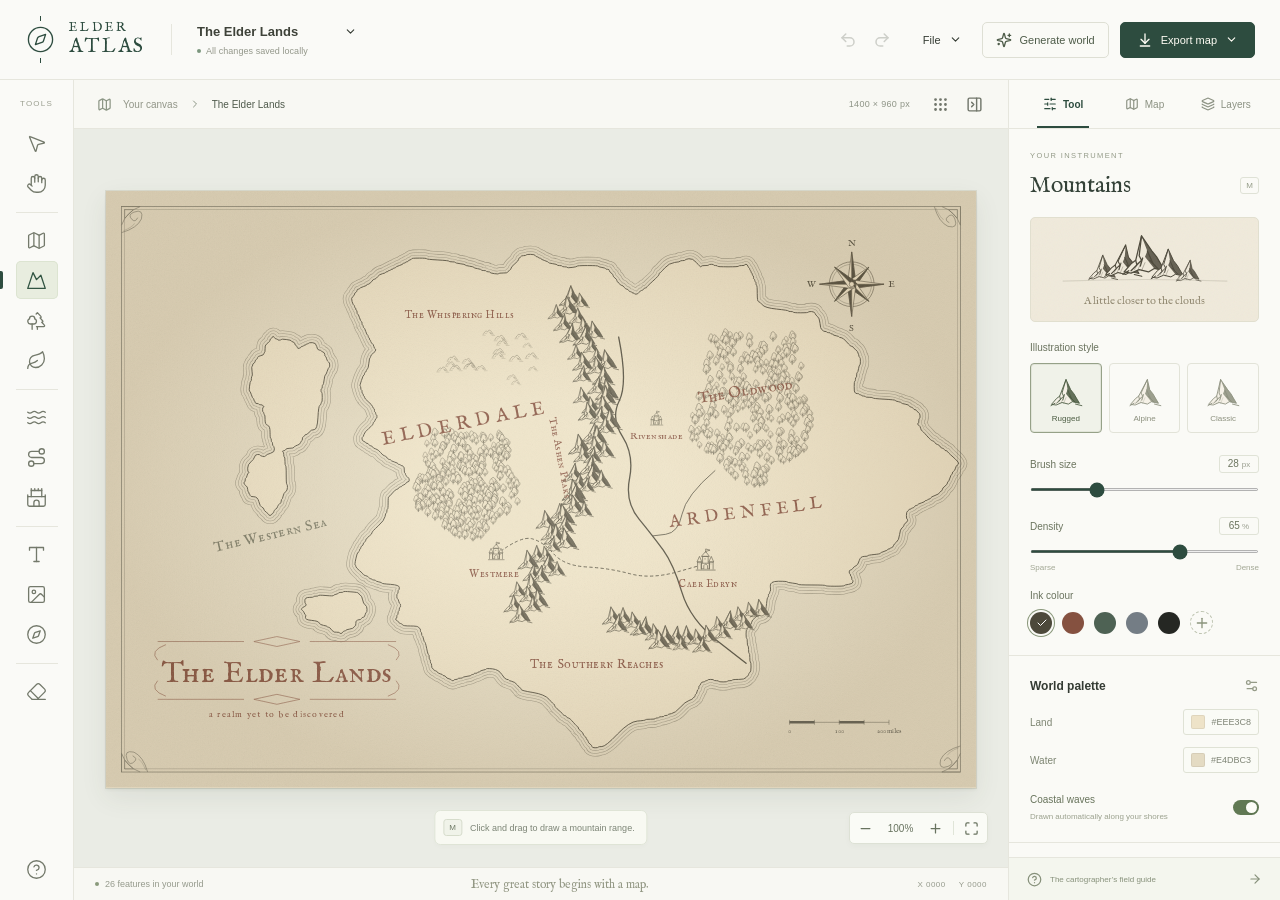
==== map-gen/index.html @ 7e1fb6ca "Publish Elder Atlas map generator at /map-gen/" ====
<!doctype html>
<html lang="en">
  <head>
    <meta charset="UTF-8" />
    <meta name="viewport" content="width=device-width, initial-scale=1.0" />
    <meta name="theme-color" content="#243f37" />
    <meta
      name="description"
      content="An illustrated world, imagined by you. Draw coastlines, raise mountains, and chart your own fantasy map with Elder Atlas."
    />
    <title>Elder Atlas — A world of your own</title>
    <script type="module" crossorigin src="/map-gen/assets/index-DIoJHbGe.js"></script>
    <link rel="stylesheet" crossorigin href="/map-gen/assets/index-B27mE4y1.css">
  </head>
  <body>
    <div id="root"></div>
  </body>
</html>
---- map-gen/assets/index-B27mE4y1.css ----
@font-face{font-family:IM Fell English SC;src:url(/map-gen/fonts/im-fell-english-sc.woff2) format("woff2");font-weight:400;font-style:normal;font-display:swap}@font-face{font-family:IM Fell English;src:url(/map-gen/fonts/im-fell-english.woff2) format("woff2");font-weight:400;font-style:normal;font-display:swap}:root{font-family:Inter,-apple-system,BlinkMacSystemFont,Segoe UI,sans-serif;color:#343b33;background:#f4f3ee;font-synthesis:none;font-weight:400;font-size:12px;--green: #2d4c3f;--muted: #8b8e80;--line: #e6e6dd;--surface: #fafaf6;--serif: "IM Fell English", Georgia, serif;--display: "IM Fell English SC", Georgia, serif}*{box-sizing:border-box}body{margin:0}button,input,select,textarea{font:inherit}button{cursor:pointer}button,a,input,select,textarea{-webkit-tap-highlight-color:transparent}button{color:inherit}button:disabled{opacity:.32;cursor:default}button:focus-visible,a:focus-visible,select:focus-visible{outline:2px solid #779680;outline-offset:3px}input:focus-visible,textarea:focus-visible{outline:1px solid #8aa18b;outline-offset:1px}button{border:0;background:none}a{color:inherit;text-decoration:none}svg{display:block;flex-shrink:0}input[type=range]{accent-color:var(--green);height:3px;width:100%;margin:15px 0 8px;cursor:pointer}input[type=color]{cursor:pointer}input[type=range]::-webkit-slider-thumb{width:12px;height:12px}button{transition:background .14s,color .14s,box-shadow .14s}h1,h2,h3,p{margin:0}h1,h2{font-family:var(--serif);font-weight:400}h2{font-size:23px;color:#344238}h3{font-size:12px;font-weight:550}small{font-size:10px}.app-shell{height:100dvh;min-height:600px;display:flex;flex-direction:column;overflow:hidden}.topbar{height:80px;flex-shrink:0;display:flex;align-items:center;padding:0 25px 0 22px;gap:25px;border-bottom:1px solid var(--line);background:#fafaf7;position:relative;z-index:30}.brand{display:flex;align-items:center;gap:10px;color:var(--green);font-family:var(--display);font-size:13px;letter-spacing:3.1px;line-height:1.16}.brand-atlas{display:block;font-size:20px;letter-spacing:2.6px}.brand-icon{width:37px;height:47px;display:grid;place-items:center;position:relative}.brand-icon:before,.brand-icon:after{content:"";position:absolute;height:5px;width:1px;background:var(--green);left:18px}.brand-icon:before{top:0}.brand-icon:after{bottom:0}.header-rule{height:31px;border-left:1px solid var(--line)}.project-heading{min-width:120px}.project-name{display:flex;align-items:center;gap:7px}.project-name input{background:transparent;border:0;padding:0;font-size:13px;font-weight:550;field-sizing:content;max-width:240px;width:140px;color:#3e4239}.project-name input:focus{border-bottom:1px solid #a0af9e}.save-state{display:flex;align-items:center;gap:5px;color:#94988b;font-size:9px;margin-top:7px;letter-spacing:.05px}.saved-dot,.saving-dot{display:block;width:4px;height:4px;border-radius:50%;background:#7b967e}.saving-dot{background:#b8a064}.header-actions{margin-left:auto;display:flex;align-items:center;gap:11px}.history-actions{display:flex;margin-right:5px;gap:3px}.icon-button{width:31px;height:32px;display:grid;place-items:center;border-radius:5px;color:#71766b}.icon-button:hover:not(:disabled){background:#eceee6;color:var(--green)}.button{height:36px;display:inline-flex;align-items:center;justify-content:center;gap:8px;padding:0 13px;border:1px solid #dedfd4;border-radius:5px;font-size:11px;white-space:nowrap;background:#fafaf6;font-weight:500}.button:hover:not(:disabled){background:#eeefe7;border-color:#bfc6b7}.button.primary{background:var(--green);border-color:var(--green);color:#fffdf5;padding:0 16px}.button.primary:hover:not(:disabled){background:#3b604c}.button.subtle{border-color:transparent;padding:0 8px;background:transparent}.generate-button{color:#4e5c49}.editor-body{display:flex;min-height:0;flex:1}.tool-rail{width:74px;flex-shrink:0;background:#fafaf7;border-right:1px solid var(--line);display:flex;align-items:center;flex-direction:column;padding:19px 0 13px;gap:2px;z-index:21;overflow:visible}.tool-rail-top{font-size:8px;letter-spacing:1.2px;color:#9b9f90;margin:0 0 14px}.tool-button{width:42px;height:38px;border-radius:5px;display:grid;place-items:center;color:#73796b;position:relative}.tool-button:hover{color:var(--green);background:#eeefe8}.tool-button.active{background:#e8eddf;color:#315442;box-shadow:inset 0 0 0 1px #dce4d1}.tool-button.active:before{content:"";position:absolute;left:-16px;top:10px;width:3px;height:18px;background:var(--green);border-radius:0 2px 2px 0}.tool-button[data-tooltip]:after{content:attr(data-tooltip);position:absolute;left:52px;top:7px;background:#344537;color:#f9f7ef;padding:7px 10px;white-space:nowrap;border-radius:4px;font-size:10px;opacity:0;visibility:hidden;pointer-events:none;transition:opacity .15s;z-index:100}.tool-button:hover:after,.tool-button:focus-visible:after{opacity:1;visibility:visible}.tool-group-start{margin-top:8px;padding-top:8px;border-top:1px solid var(--line)}.rail-spacer{flex:1;min-height:10px}.help-tool{height:35px}.workspace{flex:1;min-width:0;display:flex;flex-direction:column;position:relative}.canvas-toolbar{height:49px;flex-shrink:0;display:flex;align-items:center;justify-content:space-between;padding:0 23px;border-bottom:1px solid var(--line);background:#f8f8f3;gap:12px}.canvas-crumb,.canvas-tools{display:flex;align-items:center;gap:11px}.canvas-crumb{font-size:10px;color:#929688;white-space:nowrap;overflow:hidden}.canvas-crumb svg{color:#8d9786}.canvas-crumb-name{color:#505b4c;overflow:hidden;text-overflow:ellipsis}.canvas-tools{gap:9px}.canvas-dimensions{font-size:9px;color:#8e9486;letter-spacing:.3px;margin-right:7px;white-space:nowrap}.canvas-tools .icon-button{width:25px;height:26px}.icon-button.is-on{color:var(--green);background:#e3e8dc}.canvas-stage{flex:1;min-height:0;overflow:hidden;position:relative;display:flex;align-items:center;justify-content:center;background-color:#eaece5;background-image:radial-gradient(#c6cdbd .55px,transparent .55px);background-size:12px 12px;touch-action:none;-webkit-user-select:none;user-select:none;padding-bottom:18px}.cursor-select{cursor:default}.cursor-hand{cursor:grab}.cursor-hand:active{cursor:grabbing}.cursor-land,.cursor-mountain,.cursor-forest,.cursor-hill,.cursor-river,.cursor-road,.cursor-settlement,.cursor-compass{cursor:crosshair}.cursor-label,.cursor-title{cursor:text}.cursor-erase{cursor:cell}.map-sheet{flex-shrink:0;position:relative;transform-origin:center;box-shadow:0 2px 3px #35482b12,0 9px 25px #35482b16,0 0 0 1px #aba78b42;background:#e4dbc3;will-change:transform}.map-svg{height:100%;width:100%;overflow:hidden;display:block}.map-svg text{-webkit-user-select:none;user-select:none}.canvas-hint{position:absolute;bottom:22px;left:50%;transform:translate(-50%);background:#f9faf4ed;color:#7c8475;padding:8px 12px 8px 8px;border:1px solid #dfe4d6;border-radius:6px;display:flex;align-items:center;gap:8px;font-size:9px;white-space:nowrap;box-shadow:0 2px 4px #30492b05;pointer-events:none}.hint-key{font-size:8px;border:1px solid #d6dccb;padding:3px 5px;border-radius:3px;color:#6d7964;background:#f0f3e9}.zoom-control{position:absolute;bottom:23px;right:20px;display:flex;align-items:center;gap:2px;background:#fafbf6;border:1px solid #dde1d5;border-radius:5px;height:32px;padding:2px;box-shadow:0 2px 6px #24392008;cursor:default}.zoom-control button{width:27px;height:26px;border-radius:3px;display:grid;place-items:center;color:#68735f}.zoom-control button:hover{background:#ecf0e5}.zoom-control .zoom-number{width:39px;font-size:10px}.zoom-control>span{height:14px;border-left:1px solid #e0e5d8;margin:0 2px}.statusbar{height:33px;flex-shrink:0;background:#f8f8f3;border-top:1px solid var(--line);padding:0 21px;display:flex;align-items:center;justify-content:space-between;gap:12px;color:#969b8d;font-size:9px}.statusbar>span{display:flex;align-items:center;gap:6px;white-space:nowrap}.status-dot{width:4px;height:4px;background:#8a9a7b;border-radius:50%}.status-tip{font-family:var(--serif);font-size:12px;font-style:italic;color:#929783}.coordinates{font-size:8px;font-variant-numeric:tabular-nums;letter-spacing:.5px}.coordinates span{margin-left:7px}.inspector{width:272px;flex-shrink:0;border-left:1px solid var(--line);background:#fafaf6;display:flex;flex-direction:column;min-height:0}.inspector-tabs{height:49px;flex-shrink:0;display:flex;align-items:stretch;padding:0 15px;gap:3px;border-bottom:1px solid var(--line)}.inspector-tabs button{display:flex;align-items:center;justify-content:center;gap:6px;flex:1;font-size:10px;color:#8c9283;position:relative}.inspector-tabs button.active{color:var(--green);font-weight:550}.inspector-tabs button.active:after{content:"";position:absolute;height:2px;bottom:0;left:13px;right:13px;background:var(--green)}.inspector-tabs button:hover{color:var(--green)}.inspector-scroll{overflow-y:auto;flex:1;scrollbar-width:thin;scrollbar-color:#d6dacd transparent}.inspector-section{padding:22px 21px 20px;border-bottom:1px solid var(--line)}.eyebrow{font-size:7.5px;letter-spacing:1.4px;font-weight:500;color:#949b88;margin-bottom:11px}.inspector-title{display:flex;justify-content:space-between;align-items:center;margin-bottom:17px}.key-badge{border:1px solid #dfe2d6;color:#959d88;font-size:8px;border-radius:3px;padding:3px 5px}.brush-preview{height:105px;border:1px solid #e1dfcf;border-radius:5px;background:#f0eadb;display:flex;flex-direction:column;align-items:center;justify-content:center;margin-bottom:20px;overflow:hidden;position:relative}.brush-preview:before{content:"";position:absolute;top:0;right:0;bottom:0;left:0;background-image:url("data:image/svg+xml,%3Csvg viewBox='0 0 160 160' xmlns='http://www.w3.org/2000/svg'%3E%3Cfilter id='n'%3E%3CfeTurbulence type='fractalNoise' baseFrequency='.8' numOctaves='3' stitchTiles='stitch'/%3E%3C/filter%3E%3Crect width='100%25' height='100%25' opacity='.1' filter='url(%23n)'/%3E%3C/svg%3E");opacity:.5;pointer-events:none}.brush-preview>svg{width:190px;height:72px;margin-top:-7px}.brush-preview>span{font-family:var(--serif);font-style:italic;font-size:11px;color:#928971;margin-top:-2px}.field-heading{font-size:10px;font-weight:500;margin-bottom:10px;color:#6a735e}.style-options{display:flex;gap:7px;margin-bottom:22px}.style-options button{border:1px solid #e2e3d8;border-radius:4px;flex:1;height:70px;display:flex;align-items:center;justify-content:center;flex-direction:column;gap:2px;color:#8c907e;min-width:0}.style-options button>svg{width:38px;height:38px}.style-options button>span{font-size:8px}.style-options button.active{border-color:#96a188;background:#f0f2e9;color:#4a5b41;box-shadow:inset 0 0 0 1px #b3bba640}.style-options button:hover{border-color:#a5af97}.range-field{display:block;margin-bottom:18px}.range-field>span{display:flex;align-items:center;justify-content:space-between;font-size:10px;color:#6b745e}.range-field output{font-variant-numeric:tabular-nums;font-size:10px;min-width:40px;text-align:center;border:1px solid #e0e3d7;border-radius:3px;padding:3px 5px;line-height:1}.range-field output small{font-size:8px;color:#9a9f90}.range-ends{display:flex;align-items:center;justify-content:space-between;color:#a1a693;font-size:8px;margin-top:2px}.ink-options{display:flex;gap:10px;align-items:center;margin:10px 0 1px}.ink-options>button{width:22px;height:22px;border-radius:50%;display:grid;place-items:center;color:#fff}.ink-options>button.active{box-shadow:0 0 0 2px #fafaf6,0 0 0 3px #89977a}.custom-ink{width:23px;height:23px;border:1px dashed #bfc5b2;border-radius:50%;position:relative;display:grid;place-items:center;color:#8b947c;overflow:hidden}.custom-ink input{position:absolute;top:0;right:0;bottom:0;left:0;opacity:0;width:100%;height:100%;padding:0;cursor:pointer}.section-heading{display:flex;align-items:center;justify-content:space-between;margin-bottom:16px}.section-heading button{color:#959b88;padding:0}.section-heading button:hover{color:var(--green)}.inspector-section>h3{margin-bottom:18px}.color-control{display:flex;align-items:center;justify-content:space-between;margin:12px 0;color:#7d8572;font-size:10px}.color-value{position:relative;display:flex;align-items:center;gap:6px;border:1px solid #dfe2d5;background:#fafbf6;padding:5px 7px;border-radius:3px;font-size:9px;color:#7f8576}.color-value i{width:14px;height:14px;border-radius:2px;border:1px solid #00000010}.color-value input{position:absolute;top:0;right:0;bottom:0;left:0;width:100%;height:100%;opacity:0;cursor:pointer;padding:0}.switch-row{display:flex;align-items:center;justify-content:space-between;gap:10px;margin-top:19px}.switch-row>div>span{font-size:10px;color:#68745c}.switch-row small{display:block;color:#9ba18e;font-size:8px;margin-top:5px;line-height:1.4}.switch{width:26px;height:15px;flex-shrink:0;background:#d2d6c9;border-radius:9px;padding:2px;display:flex;align-items:center;transition:background .2s}.switch i{width:11px;height:11px;border-radius:50%;background:#fcfdf7;box-shadow:0 1px 3px #0001;transition:transform .2s}.switch.on{background:#617954}.switch.on i{transform:translate(11px)}.mini-layer{display:flex;align-items:center;width:100%;font-size:9px;color:#919984;padding:8px 0;gap:8px}.mini-layer>span{flex:1;text-align:left;color:#738066}.mini-layer:hover>span{color:var(--green)}.mini-layer:last-child{padding-bottom:0}.inspector-note{padding:25px 20px 24px;text-align:center;color:#95a184;display:flex;align-items:center;flex-direction:column;gap:9px}.inspector-note p{font-family:var(--serif);font-size:15px;line-height:1.35;color:#9a9f8b}.inspector-note>span{font-size:6px;letter-spacing:1.7px;color:#abb09f}.field-guide{height:43px;flex-shrink:0;border-top:1px solid var(--line);display:flex;align-items:center;gap:8px;padding:0 18px;font-size:8px;color:#87917b;background:#f4f6ee}.field-guide span{flex:1;text-align:left}.field-guide:hover{background:#ecefe3}.field-label{display:flex;flex-direction:column;gap:8px;color:#75806a;font-size:10px;margin:18px 0}.field-label input,.field-label textarea,.field-label select{border:1px solid #d9dfcf;padding:10px;border-radius:4px;background:#fffef9;color:#43533c;resize:vertical;width:100%;font-size:12px}.field-label select{font-family:var(--serif);font-size:15px}.section-description{font-size:10px;line-height:1.7;color:#909882;margin:10px 0 20px}.palette-presets{display:flex;flex-direction:column;gap:8px}.palette-presets>button{border:1px solid #e2e4d8;border-radius:5px;display:flex;align-items:center;gap:10px;font-size:10px;height:49px;padding:6px;color:#828c75}.palette-presets>button>svg{margin-left:auto;margin-right:5px}.palette-presets>button.active{border-color:#9baa8d;background:#f2f4ea;color:#4c6042}.preset-colors{width:55px;height:34px;position:relative;overflow:hidden;border-radius:3px;display:block}.preset-colors>i{position:absolute;left:15px;top:3px;width:40px;height:40px;transform:rotate(-25deg);border:1px solid;border-radius:45% 25% 15% 45%}.preset-colors>span{position:absolute;right:6px;top:7px;font-family:var(--serif);font-size:17px}.layer-list{padding:10px}.layer-list details{border-bottom:1px solid #e5e8dc;padding:6px 0}.layer-list summary{display:flex;align-items:center;gap:7px;padding:8px 6px;cursor:pointer;font-size:10px;list-style:none}.layer-list summary::-webkit-details-marker{display:none}.layer-list details[open]>summary>svg{transform:rotate(90deg)}.layer-list summary>span{flex:1}.layer-list summary>small{color:#9ba18e}.layer-list summary button{padding:2px;color:#8a967d}.muted-layer summary{opacity:.5}.feature-row{width:100%;display:flex;align-items:center;justify-content:space-between;padding:8px 9px 8px 25px;font-size:9px;border-radius:3px;color:#8d977e;text-align:left}.feature-row>span{max-width:180px;white-space:nowrap;overflow:hidden;text-overflow:ellipsis}.feature-row:hover,.feature-row.active{background:#eaf0df;color:var(--green)}.empty-layer{font-family:var(--serif);color:#a0a78f;padding:10px 25px;font-style:italic}.empty-tool{text-align:center;padding:15px 5px 12px;color:#9aa28d}.empty-tool>svg{margin:0 auto 15px}.empty-tool p,.land-explainer p{font-size:11px;line-height:1.8;color:#8d967f}.land-explainer svg{width:100%;height:95px}.land-explainer p{text-align:center}.selection-actions{display:flex;gap:6px;margin-top:20px}.selection-actions .button{font-size:9px;padding:0 10px;flex:1}.danger{color:#9b5d4f}.menu-anchor{position:relative;z-index:42}.dropdown{position:absolute;top:46px;right:0;min-width:210px;padding:6px;border:1px solid #dce1d2;border-radius:7px;box-shadow:0 8px 28px #30452824;background:#fbfcf6;z-index:45}.dropdown button{display:flex;align-items:center;gap:10px;width:100%;text-align:left;padding:11px 10px;border-radius:4px;font-size:11px;color:#5b6c4e}.dropdown button:hover{background:#edf2e4}.dropdown button>span{flex:1}.dropdown button>span:last-child:not(:first-child){font-size:11px}.file-dropdown button>span{font-size:9px!important;text-align:right;color:#9aa68c}.dropdown small{display:block;margin-top:5px;color:#9ba48f;font-size:9px}.dropdown-caption{font-size:7px;letter-spacing:1.1px;padding:12px 10px 9px;color:#8a9b7c}.export-dropdown{width:241px}.menu-dismiss{position:fixed;top:0;right:0;bottom:0;left:0;z-index:25;background:transparent}.toast{position:fixed;bottom:50px;left:50%;transform:translate(-50%);z-index:70;display:flex;align-items:center;gap:10px;max-width:90vw;padding:12px 15px;border:1px solid #d3ddc6;border-radius:7px;background:#fcfdf6;color:#4f6540;font-size:11px;box-shadow:0 5px 20px #1f3b2520;animation:toast-in .2s ease-out}.toast button{padding:0;margin-left:8px;color:#9ba78e}.modal-backdrop{position:fixed;top:0;right:0;bottom:0;left:0;z-index:60;background:#26392e60;-webkit-backdrop-filter:blur(4px);backdrop-filter:blur(4px);display:flex;align-items:center;justify-content:center;padding:25px;animation:toast-in .15s ease-out}.modal{width:560px;max-height:calc(100dvh - 50px);overflow:auto;background:#fafaf2;border:1px solid #e8ebdd;box-shadow:0 25px 80px #172f3133;border-radius:10px;padding:36px 38px 23px;position:relative}.modal-close{position:absolute;right:13px;top:13px}.modal-emblem{display:flex;justify-content:center;margin-bottom:24px;color:#748767}.modal>.eyebrow{text-align:center;font-size:8px;color:#96a087}.modal h1{font-size:31px;line-height:1.2;text-align:center;color:#38513b;margin-bottom:12px}.modal>p{text-align:center;font-size:11px;color:#8e9980;line-height:1.8;margin-bottom:25px}.modal .field-label{font-size:10px;margin-top:23px}.modal .field-label>input{font-family:var(--serif);font-size:19px;padding:12px 14px}.world-styles{display:flex;gap:9px;margin:12px 0 25px}.world-styles button{flex:1;border:1px solid #dfe4d4;border-radius:5px;padding:8px 8px 14px;display:flex;align-items:center;flex-direction:column;color:#89977a}.world-styles button.active{border-color:#92a57d;background:#edf1e2;color:#45603d}.world-styles svg{width:100%;height:65px;fill:#d8dfc5;stroke:#83946d;stroke-width:1.1}.world-styles strong{font-size:11px;font-weight:500;margin-top:5px}.world-styles small{font-size:8px;color:#99a18c;margin-top:7px;line-height:1.5}.button.create-world{width:100%;height:43px;font-size:12px;justify-content:center}.create-world svg:last-child{margin-left:auto}.create-world svg:first-child{margin-right:auto}.blank-world{display:flex;align-items:center;justify-content:center;gap:6px;width:100%;font-size:10px;color:#929d83;padding:19px 0 0}.blank-world:hover{color:var(--green)}.help-modal{width:600px;padding-top:37px}.help-modal h1{font-size:30px}.guide-steps{display:flex;flex-direction:column;gap:20px;margin:24px 0 27px}.guide-steps>div{display:flex;gap:16px}.guide-steps>div>span{font-family:var(--serif);font-size:23px;color:#9daa88}.guide-steps h3{font-size:12px;color:#526645;margin-bottom:6px}.guide-steps p{font-size:11px;line-height:1.75;color:#8a957b}.shortcut-grid{display:grid;grid-template-columns:1fr 1fr;gap:10px 28px;margin:18px 0 24px}.shortcut-grid>div{display:flex;align-items:center;justify-content:space-between;gap:5px;color:#849174;font-size:10px}.shortcut-grid kbd{font:8px Inter,sans-serif;border:1px solid #d7dfc9;border-radius:3px;padding:3px 5px;white-space:nowrap}.modal>.guide-storage{font-size:10px;margin-bottom:0;padding:15px 12px;border-radius:4px;background:#eef2e4}.field-label textarea{font-family:var(--serif);font-size:18px;line-height:1.4}.inspector-section .range-field:last-child{margin-bottom:0}@keyframes toast-in{0%{opacity:0}to{opacity:1}}@media(min-width:1700px){.inspector{width:300px}.topbar{height:85px}.inspector-section{padding:24px}.tool-rail{width:80px}.tool-button{height:42px}.canvas-hint{bottom:28px}.zoom-control{bottom:29px}}@media(max-height:850px){.tool-rail{padding-top:12px}.tool-rail-top{margin-bottom:8px}.tool-button{height:32px}.tool-group-start{margin-top:5px;padding-top:5px}.topbar{height:70px}.inspector-section{padding:18px 19px}.inspector-note{padding:20px}.style-options{margin-bottom:18px}.brush-preview{height:94px}.canvas-hint{left:22px;transform:none;max-width:calc(100% - 200px);white-space:normal;font-size:8px}.status-tip{display:none}}@media(max-width:1200px){.inspector{width:245px}.topbar{gap:18px;padding-right:18px}.header-actions{gap:7px}.generate-button{padding:0 9px}.tool-rail{width:62px}.tool-button.active:before{left:-10px}.canvas-toolbar{padding:0 16px}.canvas-hint{left:16px;transform:none;max-width:calc(100% - 185px);white-space:normal;font-size:8px}.zoom-control{right:15px}.project-name input{max-width:180px}.status-tip{display:none}.brush-preview>svg{width:170px}.inspector-section{padding:18px 16px}.field-guide{padding:0 12px;font-size:7.5px}}@media(max-width:950px){.header-actions{gap:5px}.generate-button span{display:none}.generate-button{width:35px;padding:0}.header-rule{display:none}.topbar{gap:22px;padding:0 16px}.project-name input{max-width:155px;width:125px}.topbar .button.primary{padding:0 11px}.canvas-crumb-name,.canvas-crumb>svg:last-of-type{display:none}.canvas-dimensions{font-size:8px}.tool-rail{width:56px}.tool-button{width:38px}.tool-button.active:before{left:-9px}.inspector{width:230px}.inspector-section{padding:17px 14px}.ink-options{gap:9px}.statusbar{padding:0 12px;font-size:8px}.coordinates,.field-guide{font-size:7px}.canvas-stage{padding-bottom:30px}}@media(max-width:720px){.app-shell{min-height:540px}.topbar{height:65px;padding:0 12px;gap:16px}.brand{font-size:10px;letter-spacing:2px;gap:5px}.brand-atlas{font-size:16px;letter-spacing:2px}.brand-icon{width:28px}.brand-icon>svg{width:25px}.brand-icon:before,.brand-icon:after{left:14px}.project-heading{display:none}.header-actions{gap:4px}.history-actions{margin:0}.history-actions .icon-button{width:27px}.topbar .button{font-size:10px;height:33px;gap:5px}.inspector{position:absolute;right:0;top:114px;bottom:33px;width:235px;z-index:22;box-shadow:-8px 0 20px #263c3010}.canvas-dimensions{display:none}.canvas-hint{font-size:7px;max-width:calc(100% - 165px);left:10px;padding:5px;bottom:15px;gap:5px}.zoom-control{right:10px;bottom:15px}.zoom-control button{width:22px}.zoom-control .zoom-number{width:33px}.tool-rail{padding-top:8px;width:49px;overflow-y:auto;scrollbar-width:none}.tool-rail-top{font-size:6px;letter-spacing:.8px}.tool-button{height:31px;width:35px}.tool-button>svg{width:19px}.tool-button.active:before{left:-7px}.tool-button:after{display:none}.tool-group-start{padding-top:4px;margin-top:4px}.canvas-toolbar{padding:0 10px}.modal{padding:30px 23px 20px}.modal h1{font-size:27px}.world-styles{gap:6px}.world-styles button{padding:5px 5px 12px}.world-styles small{font-size:7px}.shortcut-grid{gap:10px 18px}.canvas-stage{padding-bottom:45px}.statusbar{font-size:7px;padding:0 10px}.coordinates{font-size:6px}}@media(prefers-reduced-motion:reduce){*{animation:none!important;transition:none!important}}
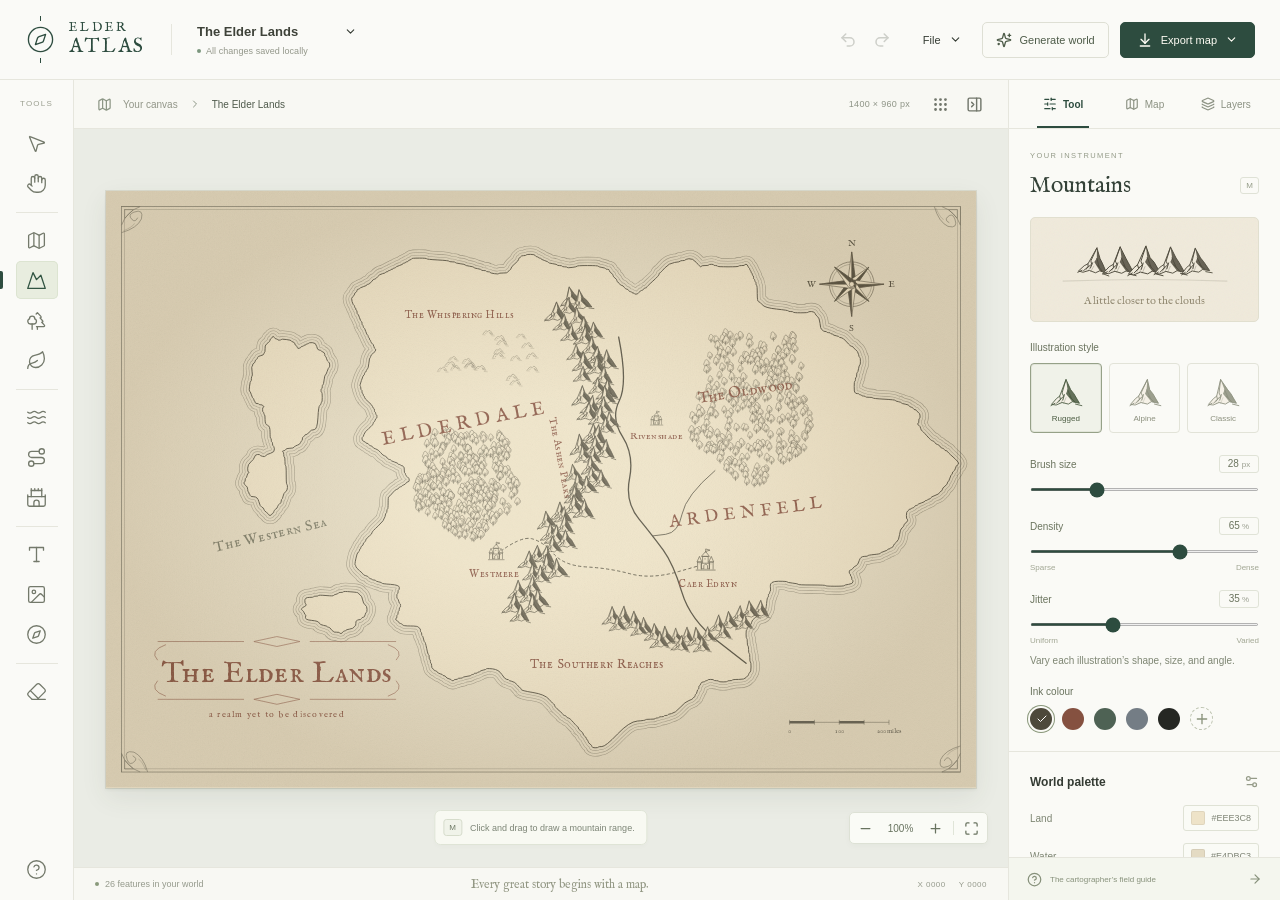
==== commit 96f0ee7b: "Add adjustable terrain jitter to Elder Atlas" ====
--- a/map-gen/index.html
+++ b/map-gen/index.html
@@ -9,8 +9,8 @@
       content="An illustrated world, imagined by you. Draw coastlines, raise mountains, and chart your own fantasy map with Elder Atlas."
     />
     <title>Elder Atlas — A world of your own</title>
-    <script type="module" crossorigin src="/map-gen/assets/index-DIoJHbGe.js"></script>
-    <link rel="stylesheet" crossorigin href="/map-gen/assets/index-B27mE4y1.css">
+    <script type="module" crossorigin src="/map-gen/assets/index-MU0ZiNxI.js"></script>
+    <link rel="stylesheet" crossorigin href="/map-gen/assets/index-Dn-l6yk2.css">
   </head>
   <body>
     <div id="root"></div>
--- a/map-gen/assets/index-Dn-l6yk2.css
+++ b/map-gen/assets/index-Dn-l6yk2.css
@@ -0,0 +1 @@
+@font-face{font-family:IM Fell English SC;src:url(/map-gen/fonts/im-fell-english-sc.woff2) format("woff2");font-weight:400;font-style:normal;font-display:swap}@font-face{font-family:IM Fell English;src:url(/map-gen/fonts/im-fell-english.woff2) format("woff2");font-weight:400;font-style:normal;font-display:swap}:root{font-family:Inter,-apple-system,BlinkMacSystemFont,Segoe UI,sans-serif;color:#343b33;background:#f4f3ee;font-synthesis:none;font-weight:400;font-size:12px;--green: #2d4c3f;--muted: #8b8e80;--line: #e6e6dd;--surface: #fafaf6;--serif: "IM Fell English", Georgia, serif;--display: "IM Fell English SC", Georgia, serif}*{box-sizing:border-box}body{margin:0}button,input,select,textarea{font:inherit}button{cursor:pointer}button,a,input,select,textarea{-webkit-tap-highlight-color:transparent}button{color:inherit}button:disabled{opacity:.32;cursor:default}button:focus-visible,a:focus-visible,select:focus-visible{outline:2px solid #779680;outline-offset:3px}input:focus-visible,textarea:focus-visible{outline:1px solid #8aa18b;outline-offset:1px}button{border:0;background:none}a{color:inherit;text-decoration:none}svg{display:block;flex-shrink:0}input[type=range]{accent-color:var(--green);height:3px;width:100%;margin:15px 0 8px;cursor:pointer}input[type=color]{cursor:pointer}input[type=range]::-webkit-slider-thumb{width:12px;height:12px}button{transition:background .14s,color .14s,box-shadow .14s}h1,h2,h3,p{margin:0}h1,h2{font-family:var(--serif);font-weight:400}h2{font-size:23px;color:#344238}h3{font-size:12px;font-weight:550}small{font-size:10px}.app-shell{height:100dvh;min-height:600px;display:flex;flex-direction:column;overflow:hidden}.topbar{height:80px;flex-shrink:0;display:flex;align-items:center;padding:0 25px 0 22px;gap:25px;border-bottom:1px solid var(--line);background:#fafaf7;position:relative;z-index:30}.brand{display:flex;align-items:center;gap:10px;color:var(--green);font-family:var(--display);font-size:13px;letter-spacing:3.1px;line-height:1.16}.brand-atlas{display:block;font-size:20px;letter-spacing:2.6px}.brand-icon{width:37px;height:47px;display:grid;place-items:center;position:relative}.brand-icon:before,.brand-icon:after{content:"";position:absolute;height:5px;width:1px;background:var(--green);left:18px}.brand-icon:before{top:0}.brand-icon:after{bottom:0}.header-rule{height:31px;border-left:1px solid var(--line)}.project-heading{min-width:120px}.project-name{display:flex;align-items:center;gap:7px}.project-name input{background:transparent;border:0;padding:0;font-size:13px;font-weight:550;field-sizing:content;max-width:240px;width:140px;color:#3e4239}.project-name input:focus{border-bottom:1px solid #a0af9e}.save-state{display:flex;align-items:center;gap:5px;color:#94988b;font-size:9px;margin-top:7px;letter-spacing:.05px}.saved-dot,.saving-dot{display:block;width:4px;height:4px;border-radius:50%;background:#7b967e}.saving-dot{background:#b8a064}.header-actions{margin-left:auto;display:flex;align-items:center;gap:11px}.history-actions{display:flex;margin-right:5px;gap:3px}.icon-button{width:31px;height:32px;display:grid;place-items:center;border-radius:5px;color:#71766b}.icon-button:hover:not(:disabled){background:#eceee6;color:var(--green)}.button{height:36px;display:inline-flex;align-items:center;justify-content:center;gap:8px;padding:0 13px;border:1px solid #dedfd4;border-radius:5px;font-size:11px;white-space:nowrap;background:#fafaf6;font-weight:500}.button:hover:not(:disabled){background:#eeefe7;border-color:#bfc6b7}.button.primary{background:var(--green);border-color:var(--green);color:#fffdf5;padding:0 16px}.button.primary:hover:not(:disabled){background:#3b604c}.button.subtle{border-color:transparent;padding:0 8px;background:transparent}.generate-button{color:#4e5c49}.editor-body{display:flex;min-height:0;flex:1}.tool-rail{width:74px;flex-shrink:0;background:#fafaf7;border-right:1px solid var(--line);display:flex;align-items:center;flex-direction:column;padding:19px 0 13px;gap:2px;z-index:21;overflow:visible}.tool-rail-top{font-size:8px;letter-spacing:1.2px;color:#9b9f90;margin:0 0 14px}.tool-button{width:42px;height:38px;border-radius:5px;display:grid;place-items:center;color:#73796b;position:relative}.tool-button:hover{color:var(--green);background:#eeefe8}.tool-button.active{background:#e8eddf;color:#315442;box-shadow:inset 0 0 0 1px #dce4d1}.tool-button.active:before{content:"";position:absolute;left:-16px;top:10px;width:3px;height:18px;background:var(--green);border-radius:0 2px 2px 0}.tool-button[data-tooltip]:after{content:attr(data-tooltip);position:absolute;left:52px;top:7px;background:#344537;color:#f9f7ef;padding:7px 10px;white-space:nowrap;border-radius:4px;font-size:10px;opacity:0;visibility:hidden;pointer-events:none;transition:opacity .15s;z-index:100}.tool-button:hover:after,.tool-button:focus-visible:after{opacity:1;visibility:visible}.tool-group-start{margin-top:8px;padding-top:8px;border-top:1px solid var(--line)}.rail-spacer{flex:1;min-height:10px}.help-tool{height:35px}.workspace{flex:1;min-width:0;display:flex;flex-direction:column;position:relative}.canvas-toolbar{height:49px;flex-shrink:0;display:flex;align-items:center;justify-content:space-between;padding:0 23px;border-bottom:1px solid var(--line);background:#f8f8f3;gap:12px}.canvas-crumb,.canvas-tools{display:flex;align-items:center;gap:11px}.canvas-crumb{font-size:10px;color:#929688;white-space:nowrap;overflow:hidden}.canvas-crumb svg{color:#8d9786}.canvas-crumb-name{color:#505b4c;overflow:hidden;text-overflow:ellipsis}.canvas-tools{gap:9px}.canvas-dimensions{font-size:9px;color:#8e9486;letter-spacing:.3px;margin-right:7px;white-space:nowrap}.canvas-tools .icon-button{width:25px;height:26px}.icon-button.is-on{color:var(--green);background:#e3e8dc}.canvas-stage{flex:1;min-height:0;overflow:hidden;position:relative;display:flex;align-items:center;justify-content:center;background-color:#eaece5;background-image:radial-gradient(#c6cdbd .55px,transparent .55px);background-size:12px 12px;touch-action:none;-webkit-user-select:none;user-select:none;padding-bottom:18px}.cursor-select{cursor:default}.cursor-hand{cursor:grab}.cursor-hand:active{cursor:grabbing}.cursor-land,.cursor-mountain,.cursor-forest,.cursor-hill,.cursor-river,.cursor-road,.cursor-settlement,.cursor-compass{cursor:crosshair}.cursor-label,.cursor-title{cursor:text}.cursor-erase{cursor:cell}.map-sheet{flex-shrink:0;position:relative;transform-origin:center;box-shadow:0 2px 3px #35482b12,0 9px 25px #35482b16,0 0 0 1px #aba78b42;background:#e4dbc3;will-change:transform}.map-svg{height:100%;width:100%;overflow:hidden;display:block}.map-svg text{-webkit-user-select:none;user-select:none}.canvas-hint{position:absolute;bottom:22px;left:50%;transform:translate(-50%);background:#f9faf4ed;color:#7c8475;padding:8px 12px 8px 8px;border:1px solid #dfe4d6;border-radius:6px;display:flex;align-items:center;gap:8px;font-size:9px;white-space:nowrap;box-shadow:0 2px 4px #30492b05;pointer-events:none}.hint-key{font-size:8px;border:1px solid #d6dccb;padding:3px 5px;border-radius:3px;color:#6d7964;background:#f0f3e9}.zoom-control{position:absolute;bottom:23px;right:20px;display:flex;align-items:center;gap:2px;background:#fafbf6;border:1px solid #dde1d5;border-radius:5px;height:32px;padding:2px;box-shadow:0 2px 6px #24392008;cursor:default}.zoom-control button{width:27px;height:26px;border-radius:3px;display:grid;place-items:center;color:#68735f}.zoom-control button:hover{background:#ecf0e5}.zoom-control .zoom-number{width:39px;font-size:10px}.zoom-control>span{height:14px;border-left:1px solid #e0e5d8;margin:0 2px}.statusbar{height:33px;flex-shrink:0;background:#f8f8f3;border-top:1px solid var(--line);padding:0 21px;display:flex;align-items:center;justify-content:space-between;gap:12px;color:#969b8d;font-size:9px}.statusbar>span{display:flex;align-items:center;gap:6px;white-space:nowrap}.status-dot{width:4px;height:4px;background:#8a9a7b;border-radius:50%}.status-tip{font-family:var(--serif);font-size:12px;font-style:italic;color:#929783}.coordinates{font-size:8px;font-variant-numeric:tabular-nums;letter-spacing:.5px}.coordinates span{margin-left:7px}.inspector{width:272px;flex-shrink:0;border-left:1px solid var(--line);background:#fafaf6;display:flex;flex-direction:column;min-height:0}.inspector-tabs{height:49px;flex-shrink:0;display:flex;align-items:stretch;padding:0 15px;gap:3px;border-bottom:1px solid var(--line)}.inspector-tabs button{display:flex;align-items:center;justify-content:center;gap:6px;flex:1;font-size:10px;color:#8c9283;position:relative}.inspector-tabs button.active{color:var(--green);font-weight:550}.inspector-tabs button.active:after{content:"";position:absolute;height:2px;bottom:0;left:13px;right:13px;background:var(--green)}.inspector-tabs button:hover{color:var(--green)}.inspector-scroll{overflow-y:auto;flex:1;scrollbar-width:thin;scrollbar-color:#d6dacd transparent}.inspector-section{padding:22px 21px 20px;border-bottom:1px solid var(--line)}.eyebrow{font-size:7.5px;letter-spacing:1.4px;font-weight:500;color:#949b88;margin-bottom:11px}.inspector-title{display:flex;justify-content:space-between;align-items:center;margin-bottom:17px}.key-badge{border:1px solid #dfe2d6;color:#959d88;font-size:8px;border-radius:3px;padding:3px 5px}.brush-preview{height:105px;border:1px solid #e1dfcf;border-radius:5px;background:#f0eadb;display:flex;flex-direction:column;align-items:center;justify-content:center;margin-bottom:20px;overflow:hidden;position:relative}.brush-preview:before{content:"";position:absolute;top:0;right:0;bottom:0;left:0;background-image:url("data:image/svg+xml,%3Csvg viewBox='0 0 160 160' xmlns='http://www.w3.org/2000/svg'%3E%3Cfilter id='n'%3E%3CfeTurbulence type='fractalNoise' baseFrequency='.8' numOctaves='3' stitchTiles='stitch'/%3E%3C/filter%3E%3Crect width='100%25' height='100%25' opacity='.1' filter='url(%23n)'/%3E%3C/svg%3E");opacity:.5;pointer-events:none}.brush-preview>svg{width:190px;height:72px;margin-top:-7px}.brush-preview>span{font-family:var(--serif);font-style:italic;font-size:11px;color:#928971;margin-top:-2px}.field-heading{font-size:10px;font-weight:500;margin-bottom:10px;color:#6a735e}.style-options{display:flex;gap:7px;margin-bottom:22px}.style-options button{border:1px solid #e2e3d8;border-radius:4px;flex:1;height:70px;display:flex;align-items:center;justify-content:center;flex-direction:column;gap:2px;color:#8c907e;min-width:0}.style-options button>svg{width:38px;height:38px}.style-options button>span{font-size:8px}.style-options button.active{border-color:#96a188;background:#f0f2e9;color:#4a5b41;box-shadow:inset 0 0 0 1px #b3bba640}.style-options button:hover{border-color:#a5af97}.range-field{display:block;margin-bottom:18px}.range-field>span{display:flex;align-items:center;justify-content:space-between;font-size:10px;color:#6b745e}.range-field output{font-variant-numeric:tabular-nums;font-size:10px;min-width:40px;text-align:center;border:1px solid #e0e3d7;border-radius:3px;padding:3px 5px;line-height:1}.range-field output small{font-size:8px;color:#9a9f90}.range-ends{display:flex;align-items:center;justify-content:space-between;color:#a1a693;font-size:8px;margin-top:2px}.range-help{color:#7e8673;font-size:10px;line-height:1.5;margin:8px 0 0}.ink-options{display:flex;gap:10px;align-items:center;margin:10px 0 1px}.ink-options>button{width:22px;height:22px;border-radius:50%;display:grid;place-items:center;color:#fff}.ink-options>button.active{box-shadow:0 0 0 2px #fafaf6,0 0 0 3px #89977a}.custom-ink{width:23px;height:23px;border:1px dashed #bfc5b2;border-radius:50%;position:relative;display:grid;place-items:center;color:#8b947c;overflow:hidden}.custom-ink input{position:absolute;top:0;right:0;bottom:0;left:0;opacity:0;width:100%;height:100%;padding:0;cursor:pointer}.section-heading{display:flex;align-items:center;justify-content:space-between;margin-bottom:16px}.section-heading button{color:#959b88;padding:0}.section-heading button:hover{color:var(--green)}.inspector-section>h3{margin-bottom:18px}.color-control{display:flex;align-items:center;justify-content:space-between;margin:12px 0;color:#7d8572;font-size:10px}.color-value{position:relative;display:flex;align-items:center;gap:6px;border:1px solid #dfe2d5;background:#fafbf6;padding:5px 7px;border-radius:3px;font-size:9px;color:#7f8576}.color-value i{width:14px;height:14px;border-radius:2px;border:1px solid #00000010}.color-value input{position:absolute;top:0;right:0;bottom:0;left:0;width:100%;height:100%;opacity:0;cursor:pointer;padding:0}.switch-row{display:flex;align-items:center;justify-content:space-between;gap:10px;margin-top:19px}.switch-row>div>span{font-size:10px;color:#68745c}.switch-row small{display:block;color:#9ba18e;font-size:8px;margin-top:5px;line-height:1.4}.switch{width:26px;height:15px;flex-shrink:0;background:#d2d6c9;border-radius:9px;padding:2px;display:flex;align-items:center;transition:background .2s}.switch i{width:11px;height:11px;border-radius:50%;background:#fcfdf7;box-shadow:0 1px 3px #0001;transition:transform .2s}.switch.on{background:#617954}.switch.on i{transform:translate(11px)}.mini-layer{display:flex;align-items:center;width:100%;font-size:9px;color:#919984;padding:8px 0;gap:8px}.mini-layer>span{flex:1;text-align:left;color:#738066}.mini-layer:hover>span{color:var(--green)}.mini-layer:last-child{padding-bottom:0}.inspector-note{padding:25px 20px 24px;text-align:center;color:#95a184;display:flex;align-items:center;flex-direction:column;gap:9px}.inspector-note p{font-family:var(--serif);font-size:15px;line-height:1.35;color:#9a9f8b}.inspector-note>span{font-size:6px;letter-spacing:1.7px;color:#abb09f}.field-guide{height:43px;flex-shrink:0;border-top:1px solid var(--line);display:flex;align-items:center;gap:8px;padding:0 18px;font-size:8px;color:#87917b;background:#f4f6ee}.field-guide span{flex:1;text-align:left}.field-guide:hover{background:#ecefe3}.field-label{display:flex;flex-direction:column;gap:8px;color:#75806a;font-size:10px;margin:18px 0}.field-label input,.field-label textarea,.field-label select{border:1px solid #d9dfcf;padding:10px;border-radius:4px;background:#fffef9;color:#43533c;resize:vertical;width:100%;font-size:12px}.field-label select{font-family:var(--serif);font-size:15px}.section-description{font-size:10px;line-height:1.7;color:#909882;margin:10px 0 20px}.palette-presets{display:flex;flex-direction:column;gap:8px}.palette-presets>button{border:1px solid #e2e4d8;border-radius:5px;display:flex;align-items:center;gap:10px;font-size:10px;height:49px;padding:6px;color:#828c75}.palette-presets>button>svg{margin-left:auto;margin-right:5px}.palette-presets>button.active{border-color:#9baa8d;background:#f2f4ea;color:#4c6042}.preset-colors{width:55px;height:34px;position:relative;overflow:hidden;border-radius:3px;display:block}.preset-colors>i{position:absolute;left:15px;top:3px;width:40px;height:40px;transform:rotate(-25deg);border:1px solid;border-radius:45% 25% 15% 45%}.preset-colors>span{position:absolute;right:6px;top:7px;font-family:var(--serif);font-size:17px}.layer-list{padding:10px}.layer-list details{border-bottom:1px solid #e5e8dc;padding:6px 0}.layer-list summary{display:flex;align-items:center;gap:7px;padding:8px 6px;cursor:pointer;font-size:10px;list-style:none}.layer-list summary::-webkit-details-marker{display:none}.layer-list details[open]>summary>svg{transform:rotate(90deg)}.layer-list summary>span{flex:1}.layer-list summary>small{color:#9ba18e}.layer-list summary button{padding:2px;color:#8a967d}.muted-layer summary{opacity:.5}.feature-row{width:100%;display:flex;align-items:center;justify-content:space-between;padding:8px 9px 8px 25px;font-size:9px;border-radius:3px;color:#8d977e;text-align:left}.feature-row>span{max-width:180px;white-space:nowrap;overflow:hidden;text-overflow:ellipsis}.feature-row:hover,.feature-row.active{background:#eaf0df;color:var(--green)}.empty-layer{font-family:var(--serif);color:#a0a78f;padding:10px 25px;font-style:italic}.empty-tool{text-align:center;padding:15px 5px 12px;color:#9aa28d}.empty-tool>svg{margin:0 auto 15px}.empty-tool p,.land-explainer p{font-size:11px;line-height:1.8;color:#8d967f}.land-explainer svg{width:100%;height:95px}.land-explainer p{text-align:center}.selection-actions{display:flex;gap:6px;margin-top:20px}.selection-actions .button{font-size:9px;padding:0 10px;flex:1}.danger{color:#9b5d4f}.menu-anchor{position:relative;z-index:42}.dropdown{position:absolute;top:46px;right:0;min-width:210px;padding:6px;border:1px solid #dce1d2;border-radius:7px;box-shadow:0 8px 28px #30452824;background:#fbfcf6;z-index:45}.dropdown button{display:flex;align-items:center;gap:10px;width:100%;text-align:left;padding:11px 10px;border-radius:4px;font-size:11px;color:#5b6c4e}.dropdown button:hover{background:#edf2e4}.dropdown button>span{flex:1}.dropdown button>span:last-child:not(:first-child){font-size:11px}.file-dropdown button>span{font-size:9px!important;text-align:right;color:#9aa68c}.dropdown small{display:block;margin-top:5px;color:#9ba48f;font-size:9px}.dropdown-caption{font-size:7px;letter-spacing:1.1px;padding:12px 10px 9px;color:#8a9b7c}.export-dropdown{width:241px}.menu-dismiss{position:fixed;top:0;right:0;bottom:0;left:0;z-index:25;background:transparent}.toast{position:fixed;bottom:50px;left:50%;transform:translate(-50%);z-index:70;display:flex;align-items:center;gap:10px;max-width:90vw;padding:12px 15px;border:1px solid #d3ddc6;border-radius:7px;background:#fcfdf6;color:#4f6540;font-size:11px;box-shadow:0 5px 20px #1f3b2520;animation:toast-in .2s ease-out}.toast button{padding:0;margin-left:8px;color:#9ba78e}.modal-backdrop{position:fixed;top:0;right:0;bottom:0;left:0;z-index:60;background:#26392e60;-webkit-backdrop-filter:blur(4px);backdrop-filter:blur(4px);display:flex;align-items:center;justify-content:center;padding:25px;animation:toast-in .15s ease-out}.modal{width:560px;max-height:calc(100dvh - 50px);overflow:auto;background:#fafaf2;border:1px solid #e8ebdd;box-shadow:0 25px 80px #172f3133;border-radius:10px;padding:36px 38px 23px;position:relative}.modal-close{position:absolute;right:13px;top:13px}.modal-emblem{display:flex;justify-content:center;margin-bottom:24px;color:#748767}.modal>.eyebrow{text-align:center;font-size:8px;color:#96a087}.modal h1{font-size:31px;line-height:1.2;text-align:center;color:#38513b;margin-bottom:12px}.modal>p{text-align:center;font-size:11px;color:#8e9980;line-height:1.8;margin-bottom:25px}.modal .field-label{font-size:10px;margin-top:23px}.modal .field-label>input{font-family:var(--serif);font-size:19px;padding:12px 14px}.world-styles{display:flex;gap:9px;margin:12px 0 25px}.world-styles button{flex:1;border:1px solid #dfe4d4;border-radius:5px;padding:8px 8px 14px;display:flex;align-items:center;flex-direction:column;color:#89977a}.world-styles button.active{border-color:#92a57d;background:#edf1e2;color:#45603d}.world-styles svg{width:100%;height:65px;fill:#d8dfc5;stroke:#83946d;stroke-width:1.1}.world-styles strong{font-size:11px;font-weight:500;margin-top:5px}.world-styles small{font-size:8px;color:#99a18c;margin-top:7px;line-height:1.5}.button.create-world{width:100%;height:43px;font-size:12px;justify-content:center}.create-world svg:last-child{margin-left:auto}.create-world svg:first-child{margin-right:auto}.blank-world{display:flex;align-items:center;justify-content:center;gap:6px;width:100%;font-size:10px;color:#929d83;padding:19px 0 0}.blank-world:hover{color:var(--green)}.help-modal{width:600px;padding-top:37px}.help-modal h1{font-size:30px}.guide-steps{display:flex;flex-direction:column;gap:20px;margin:24px 0 27px}.guide-steps>div{display:flex;gap:16px}.guide-steps>div>span{font-family:var(--serif);font-size:23px;color:#9daa88}.guide-steps h3{font-size:12px;color:#526645;margin-bottom:6px}.guide-steps p{font-size:11px;line-height:1.75;color:#8a957b}.shortcut-grid{display:grid;grid-template-columns:1fr 1fr;gap:10px 28px;margin:18px 0 24px}.shortcut-grid>div{display:flex;align-items:center;justify-content:space-between;gap:5px;color:#849174;font-size:10px}.shortcut-grid kbd{font:8px Inter,sans-serif;border:1px solid #d7dfc9;border-radius:3px;padding:3px 5px;white-space:nowrap}.modal>.guide-storage{font-size:10px;margin-bottom:0;padding:15px 12px;border-radius:4px;background:#eef2e4}.field-label textarea{font-family:var(--serif);font-size:18px;line-height:1.4}.inspector-section .range-field:last-child{margin-bottom:0}@keyframes toast-in{0%{opacity:0}to{opacity:1}}@media(min-width:1700px){.inspector{width:300px}.topbar{height:85px}.inspector-section{padding:24px}.tool-rail{width:80px}.tool-button{height:42px}.canvas-hint{bottom:28px}.zoom-control{bottom:29px}}@media(max-height:850px){.tool-rail{padding-top:12px}.tool-rail-top{margin-bottom:8px}.tool-button{height:32px}.tool-group-start{margin-top:5px;padding-top:5px}.topbar{height:70px}.inspector-section{padding:18px 19px}.inspector-note{padding:20px}.style-options{margin-bottom:18px}.brush-preview{height:94px}.canvas-hint{left:22px;transform:none;max-width:calc(100% - 200px);white-space:normal;font-size:8px}.status-tip{display:none}}@media(max-width:1200px){.inspector{width:245px}.topbar{gap:18px;padding-right:18px}.header-actions{gap:7px}.generate-button{padding:0 9px}.tool-rail{width:62px}.tool-button.active:before{left:-10px}.canvas-toolbar{padding:0 16px}.canvas-hint{left:16px;transform:none;max-width:calc(100% - 185px);white-space:normal;font-size:8px}.zoom-control{right:15px}.project-name input{max-width:180px}.status-tip{display:none}.brush-preview>svg{width:170px}.inspector-section{padding:18px 16px}.field-guide{padding:0 12px;font-size:7.5px}}@media(max-width:950px){.header-actions{gap:5px}.generate-button span{display:none}.generate-button{width:35px;padding:0}.header-rule{display:none}.topbar{gap:22px;padding:0 16px}.project-name input{max-width:155px;width:125px}.topbar .button.primary{padding:0 11px}.canvas-crumb-name,.canvas-crumb>svg:last-of-type{display:none}.canvas-dimensions{font-size:8px}.tool-rail{width:56px}.tool-button{width:38px}.tool-button.active:before{left:-9px}.inspector{width:230px}.inspector-section{padding:17px 14px}.ink-options{gap:9px}.statusbar{padding:0 12px;font-size:8px}.coordinates,.field-guide{font-size:7px}.canvas-stage{padding-bottom:30px}}@media(max-width:720px){.app-shell{min-height:540px}.topbar{height:65px;padding:0 12px;gap:16px}.brand{font-size:10px;letter-spacing:2px;gap:5px}.brand-atlas{font-size:16px;letter-spacing:2px}.brand-icon{width:28px}.brand-icon>svg{width:25px}.brand-icon:before,.brand-icon:after{left:14px}.project-heading{display:none}.header-actions{gap:4px}.history-actions{margin:0}.history-actions .icon-button{width:27px}.topbar .button{font-size:10px;height:33px;gap:5px}.inspector{position:absolute;right:0;top:114px;bottom:33px;width:235px;z-index:22;box-shadow:-8px 0 20px #263c3010}.canvas-dimensions{display:none}.canvas-hint{font-size:7px;max-width:calc(100% - 165px);left:10px;padding:5px;bottom:15px;gap:5px}.zoom-control{right:10px;bottom:15px}.zoom-control button{width:22px}.zoom-control .zoom-number{width:33px}.tool-rail{padding-top:8px;width:49px;overflow-y:auto;scrollbar-width:none}.tool-rail-top{font-size:6px;letter-spacing:.8px}.tool-button{height:31px;width:35px}.tool-button>svg{width:19px}.tool-button.active:before{left:-7px}.tool-button:after{display:none}.tool-group-start{padding-top:4px;margin-top:4px}.canvas-toolbar{padding:0 10px}.modal{padding:30px 23px 20px}.modal h1{font-size:27px}.world-styles{gap:6px}.world-styles button{padding:5px 5px 12px}.world-styles small{font-size:7px}.shortcut-grid{gap:10px 18px}.canvas-stage{padding-bottom:45px}.statusbar{font-size:7px;padding:0 10px}.coordinates{font-size:6px}}@media(prefers-reduced-motion:reduce){*{animation:none!important;transition:none!important}}
